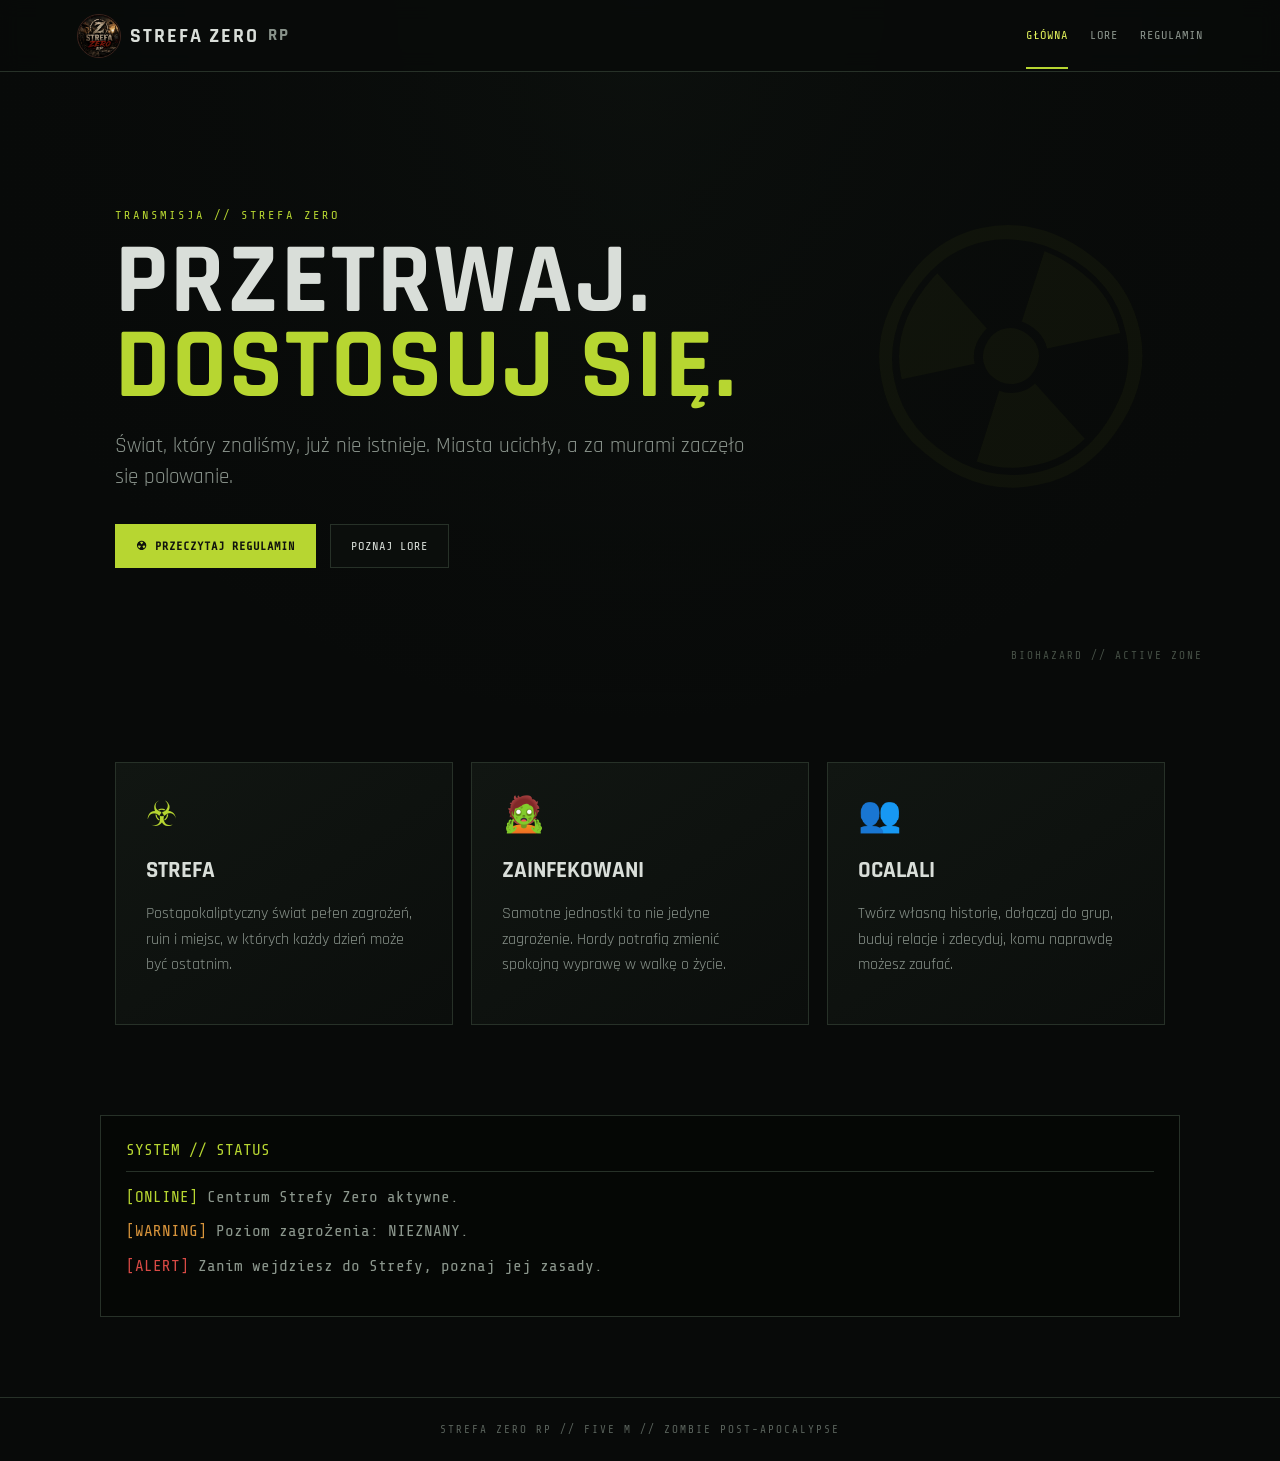
==== index.html @ 2e45bdfa "Add files via upload" ====
<!DOCTYPE html>
<html lang="pl">
<head>
  <meta charset="UTF-8">
  <meta name="viewport" content="width=device-width, initial-scale=1.0">
  <title>Strefa Zero RP — Centrum Ocalałych</title>
  <link rel="stylesheet" href="css/style.css">
</head>
<body>
<header class="topbar">
  <a class="brand" href="index.html"><img src="assets/logo.png" alt="Strefa Zero RP Logo"> <span>STREFA ZERO</span> <small>RP</small></a>
  <nav>
    <a class="active" href="index.html">GŁÓWNA</a>
    <a href="lore.html">LORE</a>
    <a href="regulamin.html">REGULAMIN</a>
    
  </nav>
</header>

<main>
  <section class="hero">
    <div class="scanline"></div>
    <div class="hero-content">
      <p class="eyebrow">TRANSMISJA // STREFA ZERO</p>
      <h1>PRZETRWAJ.<br><span>DOSTOSUJ SIĘ.</span></h1>
      <p class="lead">Świat, który znaliśmy, już nie istnieje. Miasta ucichły, a za murami zaczęło się polowanie.</p>
      <div class="actions">
        <a class="btn primary" href="regulamin.html">☢ PRZECZYTAJ REGULAMIN</a>
        <a class="btn" href="lore.html">POZNAJ LORE</a>
      </div>
    </div>
    <div class="hazard">BIOHAZARD // ACTIVE ZONE</div>
  </section>

  <section class="grid">
    <article class="card"><span class="icon">☣</span><h2>STREFA</h2><p>Postapokaliptyczny świat pełen zagrożeń, ruin i miejsc, w których każdy dzień może być ostatnim.</p></article>
    <article class="card"><span class="icon">🧟</span><h2>ZAINFEKOWANI</h2><p>Samotne jednostki to nie jedyne zagrożenie. Hordy potrafią zmienić spokojną wyprawę w walkę o życie.</p></article>
    <article class="card"><span class="icon">👥</span><h2>OCALALI</h2><p>Twórz własną historię, dołączaj do grup, buduj relacje i zdecyduj, komu naprawdę możesz zaufać.</p></article>
  </section>

  <section class="terminal">
    <div class="terminal-head">SYSTEM // STATUS</div>
    <p><span class="ok">[ONLINE]</span> Centrum Strefy Zero aktywne.</p>
    <p><span class="warn">[WARNING]</span> Poziom zagrożenia: NIEZNANY.</p>
    <p><span class="danger">[ALERT]</span> Zanim wejdziesz do Strefy, poznaj jej zasady.</p>
  </section>
</main>

<footer>STREFA ZERO RP // FIVE M // ZOMBIE POST-APOCALYPSE</footer>
<script src="js/script.js"></script>
</body>
</html>
---- css/style.css ----
@import url('https://fonts.googleapis.com/css2?family=Rajdhani:wght@400;500;600;700&family=Share+Tech+Mono&display=swap');

:root{
  --bg:#080a09; --panel:#0e1210; --panel2:#121713; --line:#273128;
  --text:#d9ded9; --muted:#89938b; --acid:#b7d631; --acid2:#e0ef5a;
  --red:#d94a45; --orange:#d8943b;
}
*{box-sizing:border-box}
html{scroll-behavior:smooth}
body{margin:0;background:radial-gradient(circle at 50% 0%,#172019 0,#080a09 45%);color:var(--text);font-family:Rajdhani,Arial,sans-serif;min-height:100vh}
body:before{content:"";position:fixed;inset:0;pointer-events:none;background:repeating-linear-gradient(0deg,rgba(255,255,255,.015) 0,rgba(255,255,255,.015) 1px,transparent 1px,transparent 4px);opacity:.35;z-index:5}
a{color:inherit;text-decoration:none}
.topbar{height:72px;border-bottom:1px solid var(--line);display:flex;align-items:center;justify-content:space-between;padding:0 6%;background:rgba(8,10,9,.92);position:sticky;top:0;z-index:10;backdrop-filter:blur(10px)}
.brand{display:flex;align-items:center;gap:9px;font-weight:700;letter-spacing:2px;font-size:20px}.brand img{width:44px;height:44px;object-fit:contain;border-radius:50%;border:1px solid #3a241d}.brand span{color:var(--text)}.brand small{color:var(--muted)}
nav{display:flex;gap:22px}nav a{font-family:"Share Tech Mono",monospace;font-size:12px;color:var(--muted);letter-spacing:1px;padding:25px 0;border-bottom:2px solid transparent}nav a:hover,nav a.active{color:var(--acid2);border-color:var(--acid)}
.hero{position:relative;min-height:620px;display:flex;align-items:center;padding:90px 9%;overflow:hidden;background:linear-gradient(90deg,rgba(8,10,9,.98),rgba(8,10,9,.72),rgba(8,10,9,.98))}
.hero:after{content:"☢";position:absolute;right:8%;font-size:360px;color:rgba(183,214,49,.035);transform:rotate(-12deg)}
.hero-content{max-width:760px;position:relative;z-index:2}.eyebrow{font-family:"Share Tech Mono",monospace;color:var(--acid);letter-spacing:3px;font-size:12px}
h1{font-size:clamp(48px,8vw,100px);line-height:.85;margin:18px 0;font-weight:700;letter-spacing:2px}h1 span{color:var(--acid)}
.lead{font-size:21px;color:var(--muted);max-width:650px;line-height:1.45}
.actions{display:flex;gap:14px;flex-wrap:wrap;margin-top:32px}
.btn{display:inline-flex;align-items:center;justify-content:center;border:1px solid var(--line);background:#0b0e0c;color:var(--text);padding:14px 20px;font-family:"Share Tech Mono",monospace;font-size:12px;letter-spacing:1px;cursor:pointer;transition:.2s}
.btn:hover{border-color:var(--acid);color:var(--acid2);transform:translateY(-2px)}.btn.primary{background:var(--acid);border-color:var(--acid);color:#10130d;font-weight:bold}.btn.primary:hover{background:var(--acid2);color:#080a09}
.hazard{position:absolute;right:6%;bottom:30px;color:#465046;font-family:"Share Tech Mono",monospace;font-size:11px;letter-spacing:2px}
.grid{display:grid;grid-template-columns:repeat(3,1fr);gap:18px;padding:70px 9%;max-width:1300px;margin:auto}
.card{border:1px solid var(--line);background:linear-gradient(145deg,#111612,#0b0e0c);padding:30px;min-height:220px}.icon{font-size:35px;color:var(--acid)}.card h2{font-size:23px;margin:18px 0 8px}.card p{color:var(--muted);line-height:1.6}
.terminal{max-width:1080px;margin:20px auto 80px;border:1px solid var(--line);background:#050705;padding:25px;font-family:"Share Tech Mono",monospace;color:#8c978d}.terminal-head{color:var(--acid);border-bottom:1px solid var(--line);padding-bottom:12px;margin-bottom:15px}.ok{color:var(--acid)}.warn{color:var(--orange)}.danger{color:var(--red)}
.page{max-width:1050px;margin:auto;padding:75px 25px}.page-title{margin-bottom:45px;border-left:3px solid var(--acid);padding-left:22px}.page-title h1{font-size:clamp(42px,7vw,78px);margin:10px 0}.page-title p:last-child{color:var(--muted);font-size:19px}
.document{border:1px solid var(--line);background:rgba(14,18,16,.82);padding:clamp(25px,5vw,55px);line-height:1.7}.document h2{color:var(--acid2);font-size:23px;margin:35px 0 12px;border-bottom:1px solid var(--line);padding-bottom:8px}.document h2:first-child{margin-top:0}.document p,.document li{color:#b8c0b9}.document ul{padding-left:25px}.document blockquote{border-left:3px solid var(--acid);padding:15px 20px;margin:35px 0;color:var(--acid2);font-size:20px;background:#0a0d0b}
.accept-box{margin-top:50px;padding:25px;border:1px solid var(--acid);background:rgba(183,214,49,.035);text-align:center}.accept-box strong{font-family:"Share Tech Mono",monospace;color:var(--acid)}
.center{min-height:calc(100vh - 145px);display:grid;place-items:center}.verify-card{max-width:620px;text-align:center;border:1px solid var(--line);background:#0e1210;padding:55px 40px}.big-symbol{font-size:80px;color:var(--acid);text-shadow:0 0 35px rgba(183,214,49,.15)}.verify-card h1{font-size:48px}.verify-card p{color:var(--muted);font-size:18px;line-height:1.5}.check{display:flex;text-align:left;gap:12px;align-items:flex-start;margin:30px 0;padding:18px;background:#090c0a;border:1px solid var(--line);color:#c4cbc5}.check input{accent-color:var(--acid);width:18px;height:18px}.verify-card button:disabled{opacity:.35;cursor:not-allowed;transform:none}.small{font-size:12px!important;color:#687169!important;margin-top:25px}
footer{border-top:1px solid var(--line);padding:25px 6%;text-align:center;color:#59625b;font:11px "Share Tech Mono",monospace;letter-spacing:2px}
@media(max-width:800px){.topbar{height:auto;padding:15px 5%;align-items:flex-start;gap:15px;flex-direction:column}nav{width:100%;gap:14px;overflow-x:auto}nav a{padding:8px 0;white-space:nowrap}.hero{padding:75px 7%;min-height:560px}.grid{grid-template-columns:1fr;padding:50px 7%}.hazard{display:none}.document{padding:25px}.verify-card{padding:40px 22px}.verify-card h1{font-size:38px}}
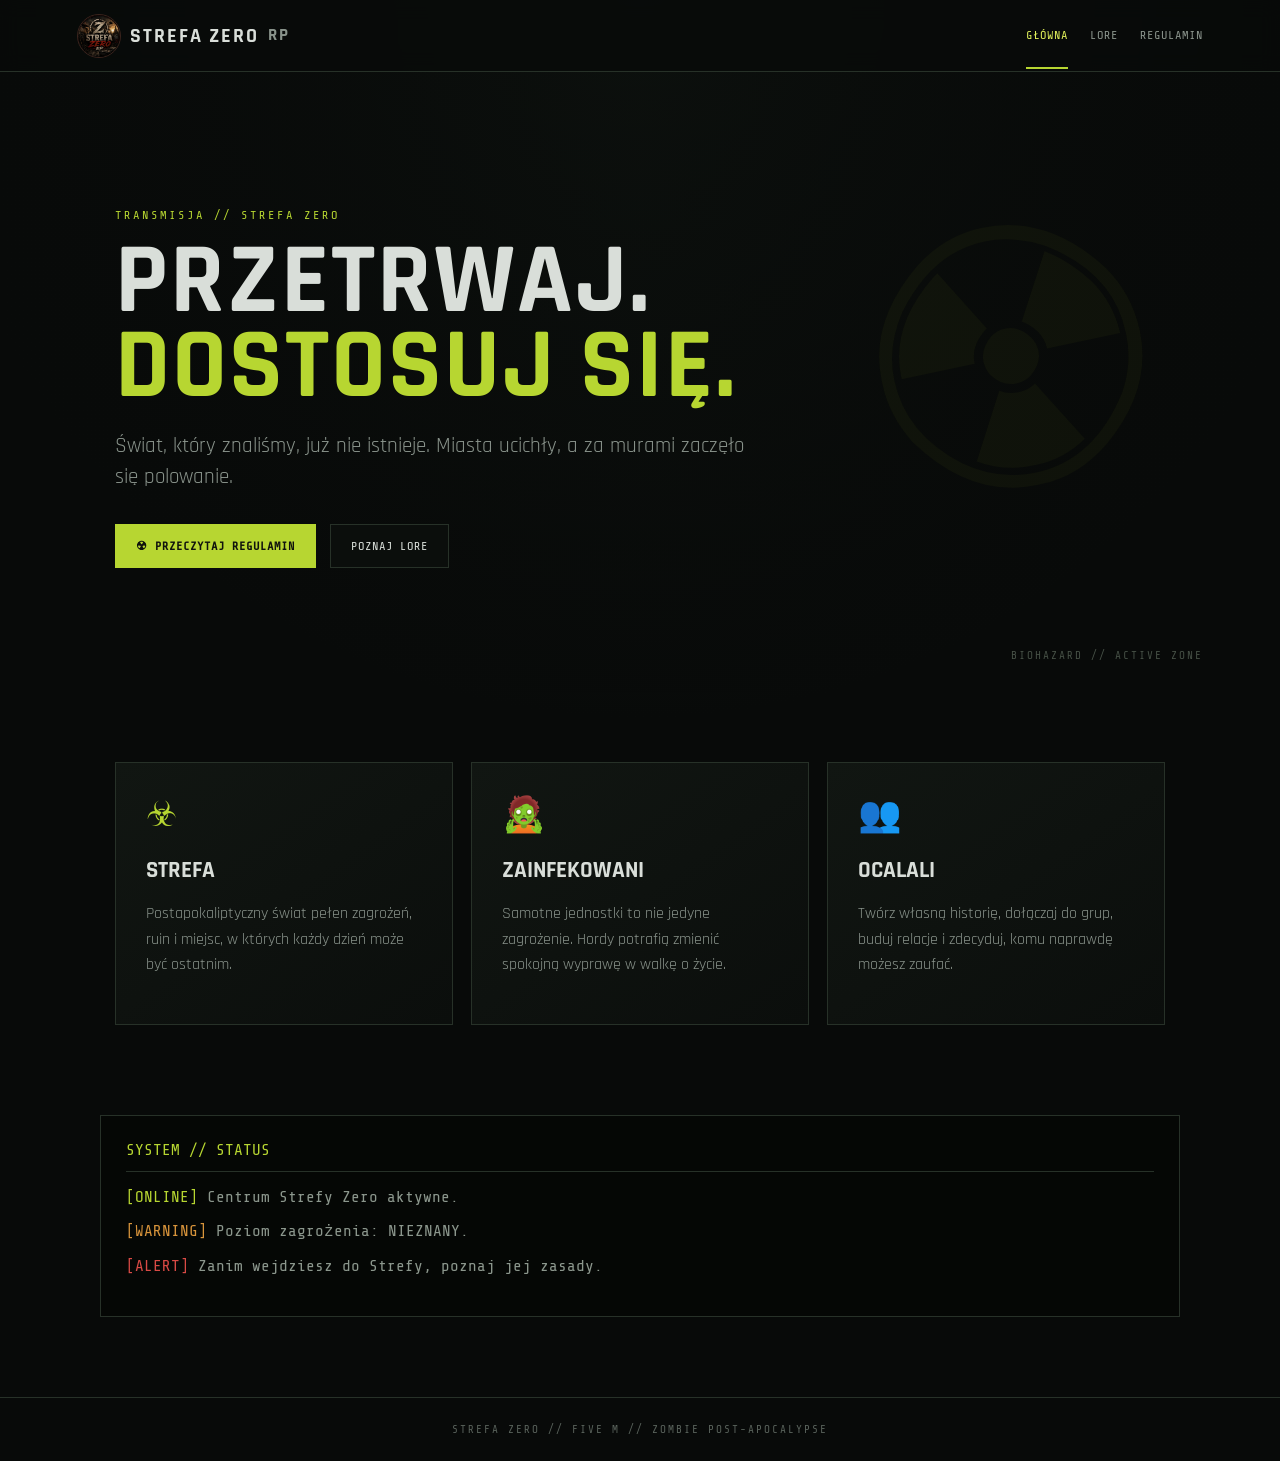
==== commit 7b2c7b04: "Update title and footer text in index.html" ====
--- a/index.html
+++ b/index.html
@@ -3,7 +3,7 @@
 <head>
   <meta charset="UTF-8">
   <meta name="viewport" content="width=device-width, initial-scale=1.0">
-  <title>Strefa Zero RP — Centrum Ocalałych</title>
+  <title>Strefa Zero — Centrum Ocalałych</title>
   <link rel="stylesheet" href="css/style.css">
 </head>
 <body>
@@ -46,7 +46,7 @@
   </section>
 </main>
 
-<footer>STREFA ZERO RP // FIVE M // ZOMBIE POST-APOCALYPSE</footer>
+<footer>STREFA ZERO  // FIVE M // ZOMBIE POST-APOCALYPSE</footer>
 <script src="js/script.js"></script>
 </body>
 </html>
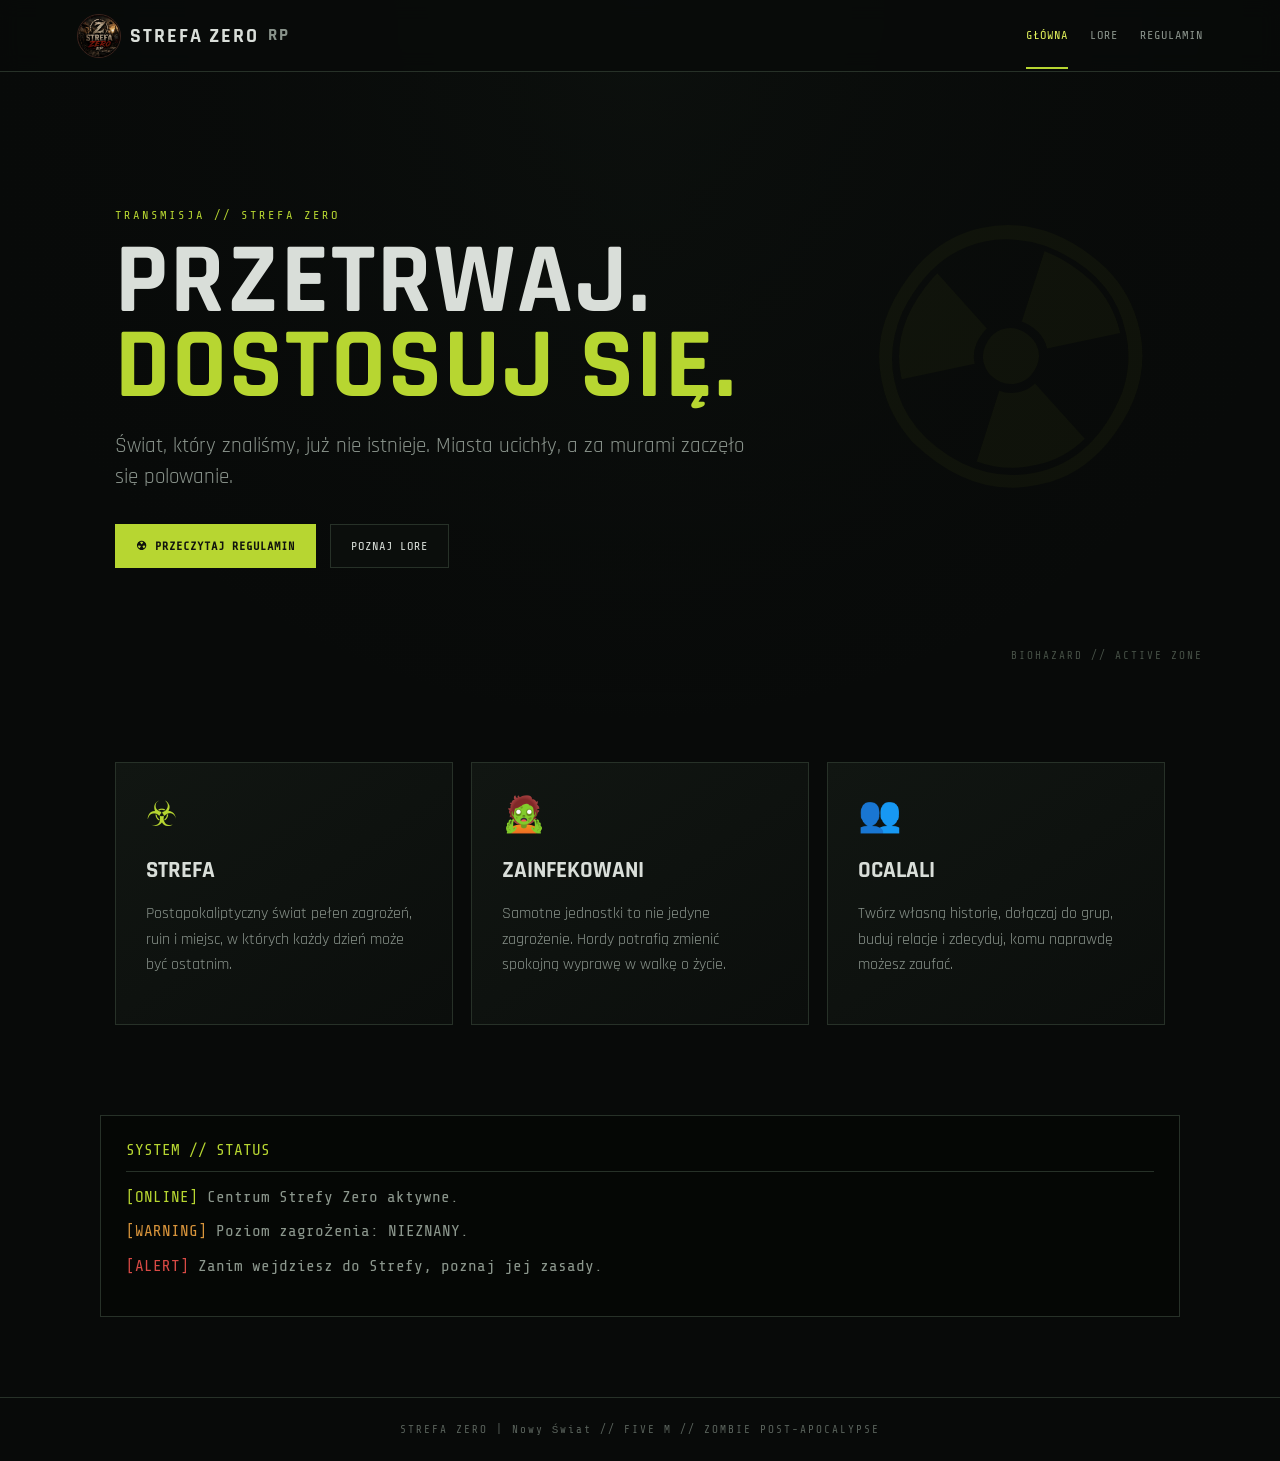
==== commit b2b3ecff: "Update title and footer in index.html" ====
--- a/index.html
+++ b/index.html
@@ -3,7 +3,7 @@
 <head>
   <meta charset="UTF-8">
   <meta name="viewport" content="width=device-width, initial-scale=1.0">
-  <title>Strefa Zero — Centrum Ocalałych</title>
+  <title>Strefa Zero | Nowy Świat — Centrum Ocalałych</title>
   <link rel="stylesheet" href="css/style.css">
 </head>
 <body>
@@ -46,7 +46,7 @@
   </section>
 </main>
 
-<footer>STREFA ZERO  // FIVE M // ZOMBIE POST-APOCALYPSE</footer>
+<footer>STREFA ZERO | Nowy Świat  // FIVE M // ZOMBIE POST-APOCALYPSE</footer>
 <script src="js/script.js"></script>
 </body>
 </html>
